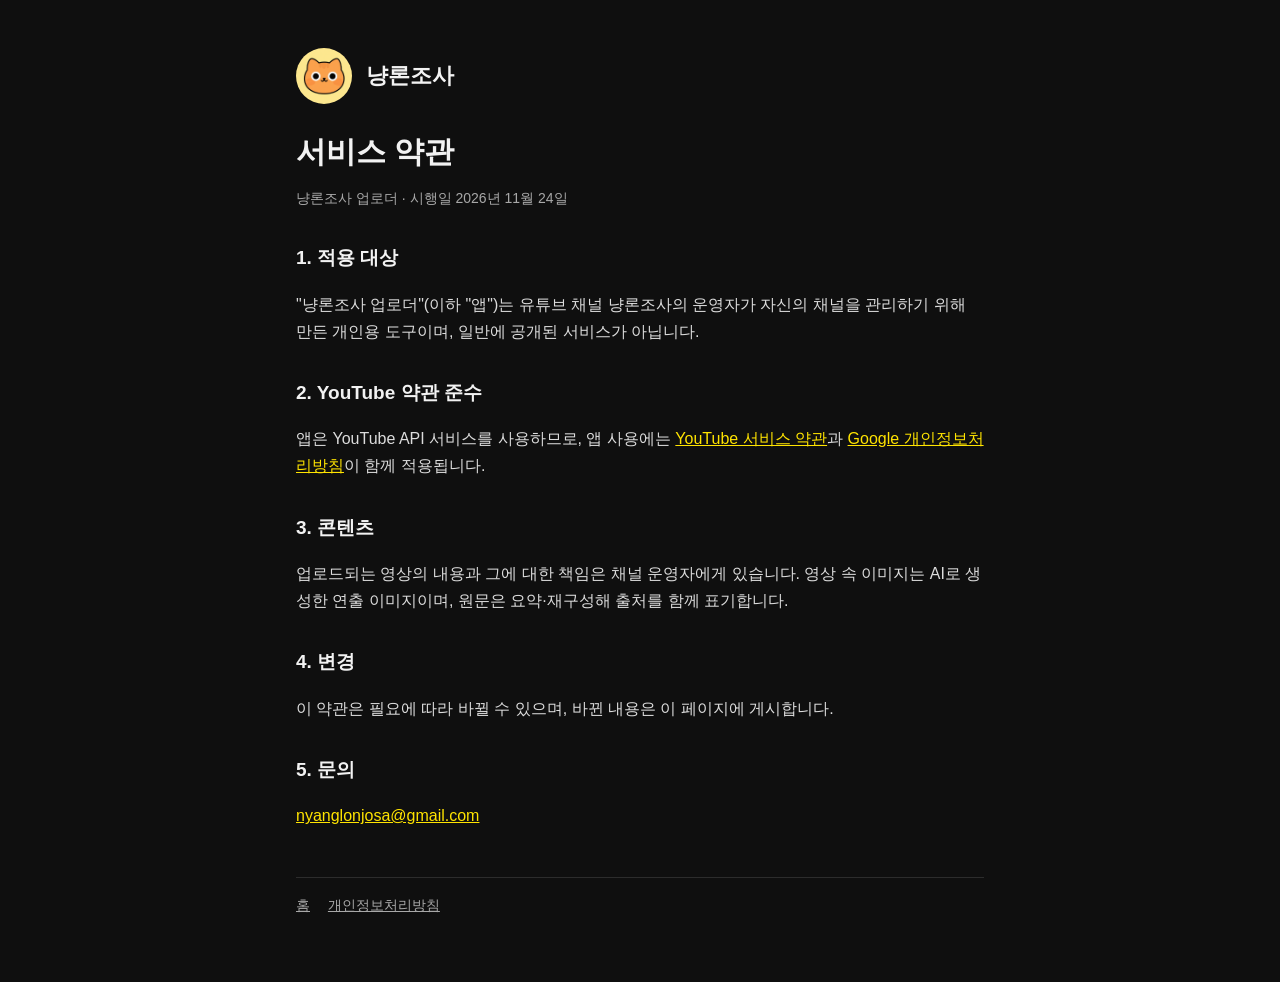
==== terms.html @ 1ee089a7 "냥론조사 채널 소개 및 개인정보처리방침 페이지 Co-Authored-By: Claude Opus 5.5 <noreply@anthropic.com>" ====
<!doctype html>
<html lang="ko">
<head>
  <meta charset="utf-8">
  <meta name="viewport" content="width=device-width, initial-scale=1">
  <title>서비스 약관 · 냥론조사</title>
  <link rel="icon" href="mascot.png">
  <link rel="stylesheet" href="style.css">
</head>
<body>
<main>
  <header>
    <img src="mascot.png" alt="냥론조사 마스코트">
    <a href="./">냥론조사</a>
  </header>

  <h1>서비스 약관</h1>
  <p class="muted">냥론조사 업로더 · 시행일 2026년 11월 24일</p>

  <h2>1. 적용 대상</h2>
  <p>"냥론조사 업로더"(이하 "앱")는 유튜브 채널 냥론조사의 운영자가 자신의 채널을 관리하기 위해 만든 개인용 도구이며, 일반에 공개된 서비스가 아닙니다.</p>

  <h2>2. YouTube 약관 준수</h2>
  <p>앱은 YouTube API 서비스를 사용하므로, 앱 사용에는
    <a href="https://www.youtube.com/t/terms" target="_blank" rel="noopener">YouTube 서비스 약관</a>과
    <a href="https://policies.google.com/privacy" target="_blank" rel="noopener">Google 개인정보처리방침</a>이 함께 적용됩니다.</p>

  <h2>3. 콘텐츠</h2>
  <p>업로드되는 영상의 내용과 그에 대한 책임은 채널 운영자에게 있습니다. 영상 속 이미지는 AI로 생성한 연출 이미지이며,
    원문은 요약·재구성해 출처를 함께 표기합니다.</p>

  <h2>4. 변경</h2>
  <p>이 약관은 필요에 따라 바뀔 수 있으며, 바뀐 내용은 이 페이지에 게시합니다.</p>

  <h2>5. 문의</h2>
  <p><a href="mailto:nyanglonjosa@gmail.com">nyanglonjosa@gmail.com</a></p>

  <footer>
    <a href="./">홈</a>
    <a href="privacy.html">개인정보처리방침</a>
  </footer>
</main>
</body>
</html>
---- style.css ----
:root {
  --bg: #0f0f0f;
  --card: #1b1b1b;
  --text: #f2f2f2;
  --muted: #a8a8a8;
  --accent: #ffe400;
  --line: #2c2c2c;
}
* { box-sizing: border-box; }
body {
  margin: 0;
  background: var(--bg);
  color: var(--text);
  font-family: "Pretendard", -apple-system, BlinkMacSystemFont, "Apple SD Gothic Neo", "Noto Sans KR", sans-serif;
  line-height: 1.7;
}
main { max-width: 720px; margin: 0 auto; padding: 48px 16px 64px; }
header { display: flex; align-items: center; gap: 14px; margin-bottom: 28px; }
header img { width: 56px; height: 56px; border-radius: 50%; }
header a { color: var(--text); text-decoration: none; font-weight: 800; font-size: 22px; }
h1 { font-size: 30px; line-height: 1.35; margin: 0 0 8px; }
h1 em { color: var(--accent); font-style: normal; }
h2 { font-size: 19px; margin: 32px 0 8px; }
p, li { color: #dcdcdc; }
.muted { color: var(--muted); font-size: 14px; }
a { color: var(--accent); }
.card { background: var(--card); border: 1px solid var(--line); border-radius: 14px; padding: 20px; margin: 20px 0; }
ul { padding-left: 20px; }
footer { margin-top: 48px; padding-top: 16px; border-top: 1px solid var(--line); font-size: 14px; color: var(--muted); }
footer a { color: var(--muted); margin-right: 14px; }
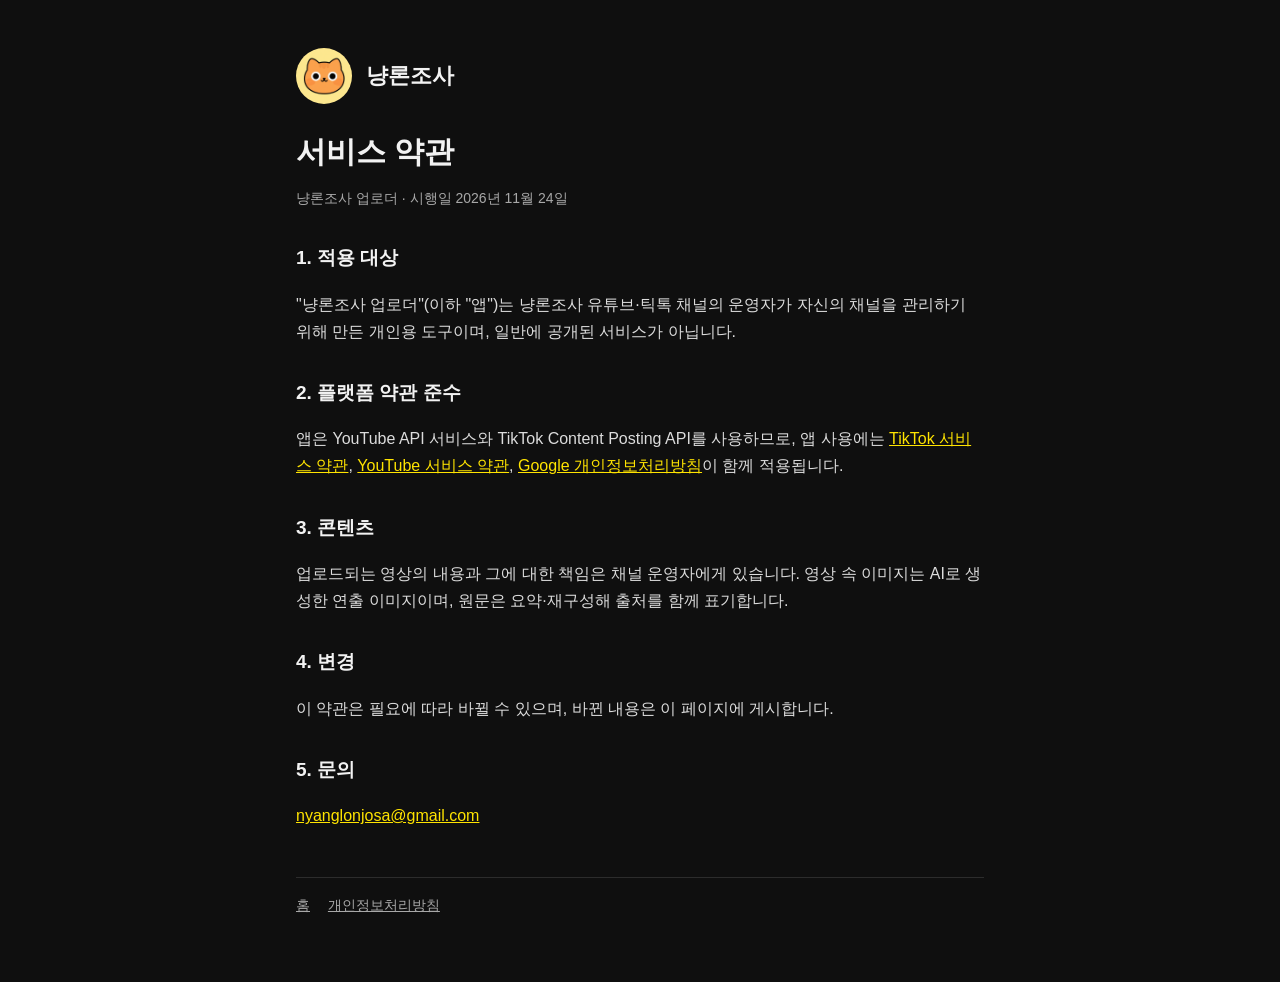
==== commit 07268dbf: "틱톡 연동 내용을 개인정보처리방침·약관에 추가하고 틱톡 URL 확인 파일 등록 Co-Authored-By: Claude Opus 5.5 <noreply@anthropic.com>" ====
--- a/terms.html
+++ b/terms.html
@@ -18,11 +18,12 @@
   <p class="muted">냥론조사 업로더 · 시행일 2026년 11월 24일</p>
 
   <h2>1. 적용 대상</h2>
-  <p>"냥론조사 업로더"(이하 "앱")는 유튜브 채널 냥론조사의 운영자가 자신의 채널을 관리하기 위해 만든 개인용 도구이며, 일반에 공개된 서비스가 아닙니다.</p>
+  <p>"냥론조사 업로더"(이하 "앱")는 냥론조사 유튜브·틱톡 채널의 운영자가 자신의 채널을 관리하기 위해 만든 개인용 도구이며, 일반에 공개된 서비스가 아닙니다.</p>
 
-  <h2>2. YouTube 약관 준수</h2>
-  <p>앱은 YouTube API 서비스를 사용하므로, 앱 사용에는
-    <a href="https://www.youtube.com/t/terms" target="_blank" rel="noopener">YouTube 서비스 약관</a>과
+  <h2>2. 플랫폼 약관 준수</h2>
+  <p>앱은 YouTube API 서비스와 TikTok Content Posting API를 사용하므로, 앱 사용에는
+    <a href="https://www.tiktok.com/legal/terms-of-service" target="_blank" rel="noopener">TikTok 서비스 약관</a>,
+    <a href="https://www.youtube.com/t/terms" target="_blank" rel="noopener">YouTube 서비스 약관</a>,
     <a href="https://policies.google.com/privacy" target="_blank" rel="noopener">Google 개인정보처리방침</a>이 함께 적용됩니다.</p>
 
   <h2>3. 콘텐츠</h2>
